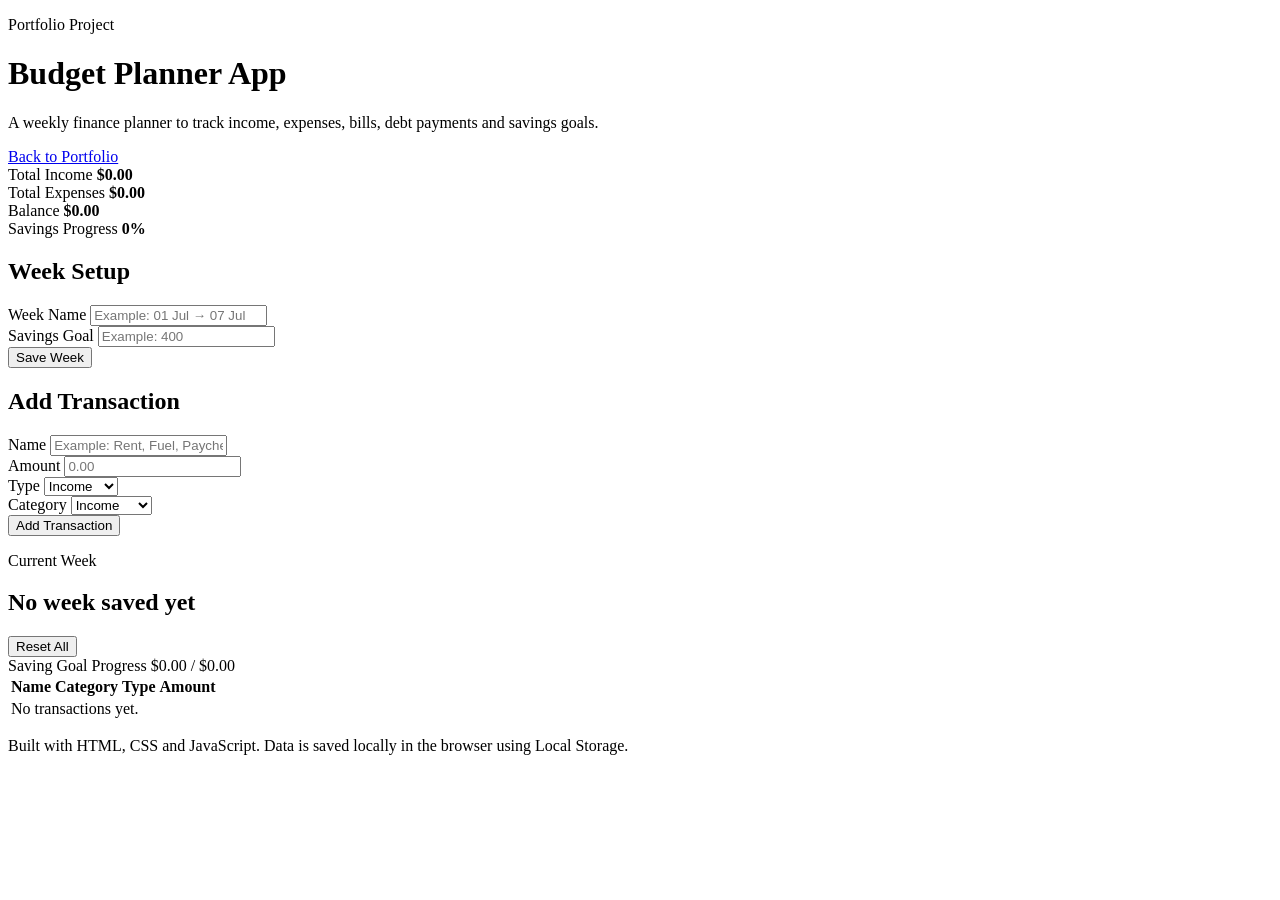
==== Budget-Planner-App/index.html @ 586152e3 "Add budget planner app" ====
<!DOCTYPE html>
<html lang="en">
<head>
  <meta charset="UTF-8" />
  <meta name="viewport" content="width=device-width, initial-scale=1.0" />

  <title>Budget Planner App | Fabio D'Anna</title>

  <link rel="stylesheet" href="style.css" />
</head>

<body>

  <header class="app-header">
    <div>
      <p class="eyebrow">Portfolio Project</p>
      <h1>Budget Planner App</h1>
      <p class="subtitle">
        A weekly finance planner to track income, expenses, bills, debt payments and savings goals.
      </p>
    </div>

    <a href="../project.html" class="back-link">Back to Portfolio</a>
  </header>

  <main class="app-shell">

    <!-- SUMMARY -->
    <section class="summary-grid">

      <article class="summary-card">
        <span>Total Income</span>
        <strong id="totalIncome">$0.00</strong>
      </article>

      <article class="summary-card">
        <span>Total Expenses</span>
        <strong id="totalExpenses">$0.00</strong>
      </article>

      <article class="summary-card">
        <span>Balance</span>
        <strong id="balance">$0.00</strong>
      </article>

      <article class="summary-card">
        <span>Savings Progress</span>
        <strong id="savingsProgress">0%</strong>
      </article>

    </section>

    <!-- INPUT AREA -->
    <section class="planner-grid">

      <!-- WEEK SETTINGS -->
      <article class="panel">
        <h2>Week Setup</h2>

        <div class="form-group">
          <label for="weekName">Week Name</label>
          <input type="text" id="weekName" placeholder="Example: 01 Jul → 07 Jul" />
        </div>

        <div class="form-group">
          <label for="savingGoal">Savings Goal</label>
          <input type="number" id="savingGoal" placeholder="Example: 400" />
        </div>

        <button id="saveWeekBtn" class="btn btn-primary">Save Week</button>
      </article>

      <!-- ADD TRANSACTION -->
      <article class="panel">
        <h2>Add Transaction</h2>

        <div class="form-group">
          <label for="transactionName">Name</label>
          <input type="text" id="transactionName" placeholder="Example: Rent, Fuel, Paycheck" />
        </div>

        <div class="form-row">
          <div class="form-group">
            <label for="transactionAmount">Amount</label>
            <input type="number" id="transactionAmount" placeholder="0.00" />
          </div>

          <div class="form-group">
            <label for="transactionType">Type</label>
            <select id="transactionType">
              <option value="income">Income</option>
              <option value="expense">Expense</option>
            </select>
          </div>
        </div>

        <div class="form-group">
          <label for="transactionCategory">Category</label>
          <select id="transactionCategory">
            <option value="Income">Income</option>
            <option value="Rent">Rent</option>
            <option value="Fuel">Fuel</option>
            <option value="Groceries">Groceries</option>
            <option value="Phone">Phone</option>
            <option value="Rego">Rego</option>
            <option value="Insurance">Insurance</option>
            <option value="Loan">Loan</option>
            <option value="Debt">Debt</option>
            <option value="Savings">Savings</option>
            <option value="Fun">Fun</option>
            <option value="Other">Other</option>
          </select>
        </div>

        <button id="addTransactionBtn" class="btn btn-primary">Add Transaction</button>
      </article>

    </section>

    <!-- CURRENT WEEK -->
    <section class="panel">
      <div class="section-title-row">
        <div>
          <p class="eyebrow">Current Week</p>
          <h2 id="currentWeekTitle">No week saved yet</h2>
        </div>

        <button id="resetBtn" class="btn btn-danger">Reset All</button>
      </div>

      <div class="progress-wrapper">
        <div class="progress-top">
          <span>Saving Goal Progress</span>
          <span id="savingGoalText">$0.00 / $0.00</span>
        </div>

        <div class="progress-bar">
          <div id="progressFill" class="progress-fill"></div>
        </div>
      </div>

      <div class="table-wrapper">
        <table>
          <thead>
            <tr>
              <th>Name</th>
              <th>Category</th>
              <th>Type</th>
              <th>Amount</th>
              <th></th>
            </tr>
          </thead>

          <tbody id="transactionTable">
            <tr>
              <td colspan="5" class="empty-row">No transactions yet.</td>
            </tr>
          </tbody>
        </table>
      </div>
    </section>

  </main>

  <footer class="app-footer">
    <p>
      Built with HTML, CSS and JavaScript. Data is saved locally in the browser using Local Storage.
    </p>
  </footer>

  <script src="app.js"></script>
</body>
</html>
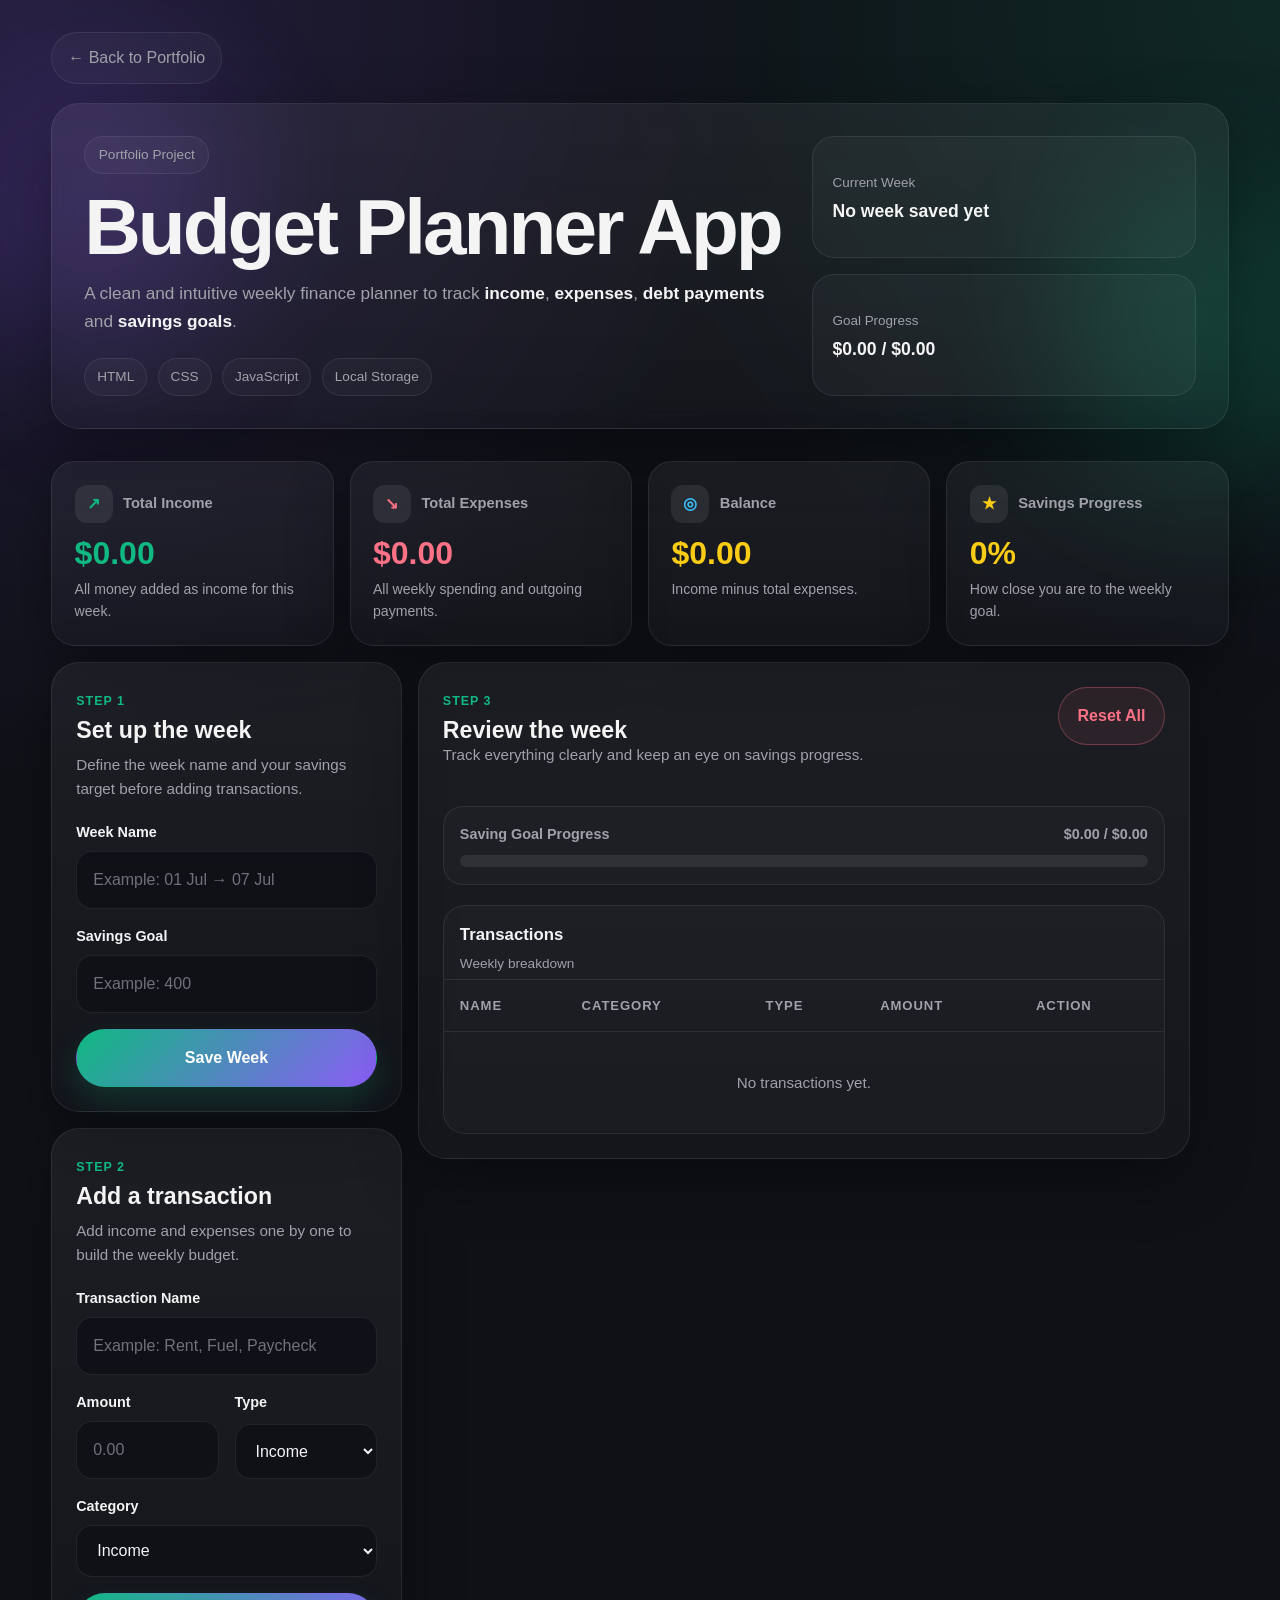
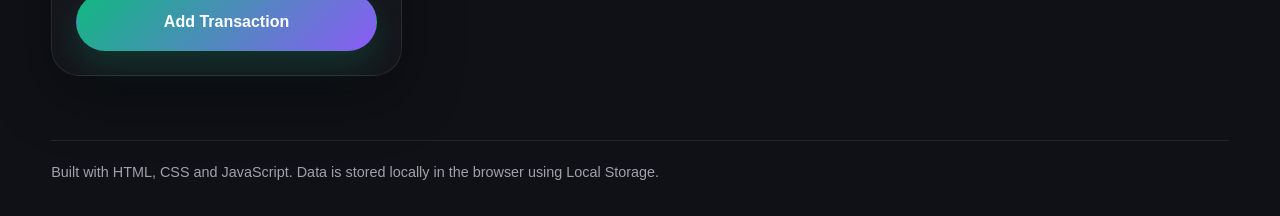
==== commit 35ad4e1b: "Fix budget planner CSS filename and redesign UI" ====
--- a/Budget-Planner-App/index.html
+++ b/Budget-Planner-App/index.html
@@ -5,169 +5,275 @@
   <meta name="viewport" content="width=device-width, initial-scale=1.0" />
 
   <title>Budget Planner App | Fabio D'Anna</title>
+  <meta
+    name="description"
+    content="Weekly finance planner demo built with HTML, CSS and JavaScript."
+  />
 
   <link rel="stylesheet" href="style.css" />
 </head>
 
 <body>
+  <div class="bg-orb orb-1"></div>
+  <div class="bg-orb orb-2"></div>
 
   <header class="app-header">
-    <div>
-      <p class="eyebrow">Portfolio Project</p>
-      <h1>Budget Planner App</h1>
-      <p class="subtitle">
-        A weekly finance planner to track income, expenses, bills, debt payments and savings goals.
+    <div class="header-inner">
+      <a href="../project.html" class="back-link">← Back to Portfolio</a>
+
+      <div class="hero-card">
+        <div class="hero-copy">
+          <span class="hero-badge">Portfolio Project</span>
+          <h1>Budget Planner App</h1>
+          <p class="hero-text">
+            A clean and intuitive weekly finance planner to track
+            <strong>income</strong>, <strong>expenses</strong>,
+            <strong>debt payments</strong> and <strong>savings goals</strong>.
+          </p>
+
+          <div class="hero-tags">
+            <span class="hero-tag">HTML</span>
+            <span class="hero-tag">CSS</span>
+            <span class="hero-tag">JavaScript</span>
+            <span class="hero-tag">Local Storage</span>
+          </div>
+        </div>
+
+        <div class="hero-side">
+          <div class="mini-panel">
+            <span class="mini-label">Current Week</span>
+            <strong id="currentWeekTitle">No week saved yet</strong>
+          </div>
+
+          <div class="mini-panel">
+            <span class="mini-label">Goal Progress</span>
+            <strong id="savingGoalText">$0.00 / $0.00</strong>
+          </div>
+        </div>
+      </div>
+    </div>
+  </header>
+
+  <main class="app-main">
+    <section class="stats-grid">
+      <article class="stat-card income-card">
+        <div class="stat-top">
+          <span class="stat-icon">↗</span>
+          <span class="stat-label">Total Income</span>
+        </div>
+        <strong id="totalIncome" class="stat-value">$0.00</strong>
+        <p class="stat-note">All money added as income for this week.</p>
+      </article>
+
+      <article class="stat-card expense-card">
+        <div class="stat-top">
+          <span class="stat-icon">↘</span>
+          <span class="stat-label">Total Expenses</span>
+        </div>
+        <strong id="totalExpenses" class="stat-value">$0.00</strong>
+        <p class="stat-note">All weekly spending and outgoing payments.</p>
+      </article>
+
+      <article class="stat-card balance-card">
+        <div class="stat-top">
+          <span class="stat-icon">◎</span>
+          <span class="stat-label">Balance</span>
+        </div>
+        <strong id="balance" class="stat-value">$0.00</strong>
+        <p class="stat-note">Income minus total expenses.</p>
+      </article>
+
+      <article class="stat-card progress-card">
+        <div class="stat-top">
+          <span class="stat-icon">★</span>
+          <span class="stat-label">Savings Progress</span>
+        </div>
+        <strong id="savingsProgress" class="stat-value">0%</strong>
+        <p class="stat-note">How close you are to the weekly goal.</p>
+      </article>
+    </section>
+
+    <section class="dashboard-grid">
+      <div class="left-column">
+        <article class="panel">
+          <div class="panel-head">
+            <div>
+              <span class="panel-kicker">Step 1</span>
+              <h2>Set up the week</h2>
+            </div>
+          </div>
+
+          <p class="panel-description">
+            Define the week name and your savings target before adding transactions.
+          </p>
+
+          <div class="form-group">
+            <label for="weekName">Week Name</label>
+            <input
+              type="text"
+              id="weekName"
+              placeholder="Example: 01 Jul → 07 Jul"
+            />
+          </div>
+
+          <div class="form-group">
+            <label for="savingGoal">Savings Goal</label>
+            <input
+              type="number"
+              id="savingGoal"
+              placeholder="Example: 400"
+            />
+          </div>
+
+          <button id="saveWeekBtn" class="btn btn-primary">Save Week</button>
+        </article>
+
+        <article class="panel">
+          <div class="panel-head">
+            <div>
+              <span class="panel-kicker">Step 2</span>
+              <h2>Add a transaction</h2>
+            </div>
+          </div>
+
+          <p class="panel-description">
+            Add income and expenses one by one to build the weekly budget.
+          </p>
+
+          <div class="form-group">
+            <label for="transactionName">Transaction Name</label>
+            <input
+              type="text"
+              id="transactionName"
+              placeholder="Example: Rent, Fuel, Paycheck"
+            />
+          </div>
+
+          <div class="form-row">
+            <div class="form-group">
+              <label for="transactionAmount">Amount</label>
+              <input
+                type="number"
+                id="transactionAmount"
+                placeholder="0.00"
+              />
+            </div>
+
+            <div class="form-group">
+              <label for="transactionType">Type</label>
+              <select id="transactionType">
+                <option value="income">Income</option>
+                <option value="expense">Expense</option>
+              </select>
+            </div>
+          </div>
+
+          <div class="form-group">
+            <label for="transactionCategory">Category</label>
+            <select id="transactionCategory">
+              <option value="Income">Income</option>
+              <option value="Rent">Rent</option>
+              <option value="Fuel">Fuel</option>
+              <option value="Groceries">Groceries</option>
+              <option value="Phone">Phone</option>
+              <option value="Rego">Rego</option>
+              <option value="Insurance">Insurance</option>
+              <option value="Loan">Loan</option>
+              <option value="Debt">Debt</option>
+              <option value="Savings">Savings</option>
+              <option value="Fun">Fun</option>
+              <option value="Other">Other</option>
+            </select>
+          </div>
+
+          <button id="addTransactionBtn" class="btn btn-primary">
+            Add Transaction
+          </button>
+        </article>
+      </div>
+
+      <div class="right-column">
+        <article class="panel transactions-panel">
+          <div class="transactions-top">
+            <div>
+              <span class="panel-kicker">Step 3</span>
+              <h2>Review the week</h2>
+              <p class="panel-description">
+                Track everything clearly and keep an eye on savings progress.
+              </p>
+            </div>
+
+            <button id="resetBtn" class="btn btn-danger">Reset All</button>
+          </div>
+
+          <div class="progress-card-box">
+            <div class="progress-top">
+              <span>Saving Goal Progress</span>
+              <span id="savingGoalTextSecondary">$0.00 / $0.00</span>
+            </div>
+
+            <div class="progress-bar">
+              <div id="progressFill" class="progress-fill"></div>
+            </div>
+          </div>
+
+          <div class="table-card">
+            <div class="table-header">
+              <h3>Transactions</h3>
+              <span class="table-subtitle">Weekly breakdown</span>
+            </div>
+
+            <div class="table-wrapper">
+              <table>
+                <thead>
+                  <tr>
+                    <th>Name</th>
+                    <th>Category</th>
+                    <th>Type</th>
+                    <th>Amount</th>
+                    <th>Action</th>
+                  </tr>
+                </thead>
+
+                <tbody id="transactionTable">
+                  <tr>
+                    <td colspan="5" class="empty-row">
+                      No transactions yet.
+                    </td>
+                  </tr>
+                </tbody>
+              </table>
+            </div>
+          </div>
+        </article>
+      </div>
+    </section>
+  </main>
+
+  <footer class="app-footer">
+    <div class="footer-inner">
+      <p>
+        Built with HTML, CSS and JavaScript.
+        Data is stored locally in the browser using Local Storage.
       </p>
     </div>
-
-    <a href="../project.html" class="back-link">Back to Portfolio</a>
-  </header>
-
-  <main class="app-shell">
-
-    <!-- SUMMARY -->
-    <section class="summary-grid">
-
-      <article class="summary-card">
-        <span>Total Income</span>
-        <strong id="totalIncome">$0.00</strong>
-      </article>
-
-      <article class="summary-card">
-        <span>Total Expenses</span>
-        <strong id="totalExpenses">$0.00</strong>
-      </article>
-
-      <article class="summary-card">
-        <span>Balance</span>
-        <strong id="balance">$0.00</strong>
-      </article>
-
-      <article class="summary-card">
-        <span>Savings Progress</span>
-        <strong id="savingsProgress">0%</strong>
-      </article>
-
-    </section>
-
-    <!-- INPUT AREA -->
-    <section class="planner-grid">
-
-      <!-- WEEK SETTINGS -->
-      <article class="panel">
-        <h2>Week Setup</h2>
-
-        <div class="form-group">
-          <label for="weekName">Week Name</label>
-          <input type="text" id="weekName" placeholder="Example: 01 Jul → 07 Jul" />
-        </div>
-
-        <div class="form-group">
-          <label for="savingGoal">Savings Goal</label>
-          <input type="number" id="savingGoal" placeholder="Example: 400" />
-        </div>
-
-        <button id="saveWeekBtn" class="btn btn-primary">Save Week</button>
-      </article>
-
-      <!-- ADD TRANSACTION -->
-      <article class="panel">
-        <h2>Add Transaction</h2>
-
-        <div class="form-group">
-          <label for="transactionName">Name</label>
-          <input type="text" id="transactionName" placeholder="Example: Rent, Fuel, Paycheck" />
-        </div>
-
-        <div class="form-row">
-          <div class="form-group">
-            <label for="transactionAmount">Amount</label>
-            <input type="number" id="transactionAmount" placeholder="0.00" />
-          </div>
-
-          <div class="form-group">
-            <label for="transactionType">Type</label>
-            <select id="transactionType">
-              <option value="income">Income</option>
-              <option value="expense">Expense</option>
-            </select>
-          </div>
-        </div>
-
-        <div class="form-group">
-          <label for="transactionCategory">Category</label>
-          <select id="transactionCategory">
-            <option value="Income">Income</option>
-            <option value="Rent">Rent</option>
-            <option value="Fuel">Fuel</option>
-            <option value="Groceries">Groceries</option>
-            <option value="Phone">Phone</option>
-            <option value="Rego">Rego</option>
-            <option value="Insurance">Insurance</option>
-            <option value="Loan">Loan</option>
-            <option value="Debt">Debt</option>
-            <option value="Savings">Savings</option>
-            <option value="Fun">Fun</option>
-            <option value="Other">Other</option>
-          </select>
-        </div>
-
-        <button id="addTransactionBtn" class="btn btn-primary">Add Transaction</button>
-      </article>
-
-    </section>
-
-    <!-- CURRENT WEEK -->
-    <section class="panel">
-      <div class="section-title-row">
-        <div>
-          <p class="eyebrow">Current Week</p>
-          <h2 id="currentWeekTitle">No week saved yet</h2>
-        </div>
-
-        <button id="resetBtn" class="btn btn-danger">Reset All</button>
-      </div>
-
-      <div class="progress-wrapper">
-        <div class="progress-top">
-          <span>Saving Goal Progress</span>
-          <span id="savingGoalText">$0.00 / $0.00</span>
-        </div>
-
-        <div class="progress-bar">
-          <div id="progressFill" class="progress-fill"></div>
-        </div>
-      </div>
-
-      <div class="table-wrapper">
-        <table>
-          <thead>
-            <tr>
-              <th>Name</th>
-              <th>Category</th>
-              <th>Type</th>
-              <th>Amount</th>
-              <th></th>
-            </tr>
-          </thead>
-
-          <tbody id="transactionTable">
-            <tr>
-              <td colspan="5" class="empty-row">No transactions yet.</td>
-            </tr>
-          </tbody>
-        </table>
-      </div>
-    </section>
-
-  </main>
-
-  <footer class="app-footer">
-    <p>
-      Built with HTML, CSS and JavaScript. Data is saved locally in the browser using Local Storage.
-    </p>
   </footer>
 
   <script src="app.js"></script>
+  <script>
+    const savingGoalText = document.getElementById("savingGoalText");
+    const savingGoalTextSecondary = document.getElementById("savingGoalTextSecondary");
+
+    const mirrorObserver = new MutationObserver(() => {
+      if (savingGoalText && savingGoalTextSecondary) {
+        savingGoalTextSecondary.textContent = savingGoalText.textContent;
+      }
+    });
+
+    if (savingGoalText && savingGoalTextSecondary) {
+      savingGoalTextSecondary.textContent = savingGoalText.textContent;
+      mirrorObserver.observe(savingGoalText, { childList: true, subtree: true });
+    }
+  </script>
 </body>
 </html>
--- a/Budget-Planner-App/style.css
+++ b/Budget-Planner-App/style.css
@@ -0,0 +1,611 @@
+:root {
+  --bg: #0f1117;
+  --bg-soft: #171a23;
+  --card: rgba(255, 255, 255, 0.05);
+  --card-strong: #1f2330;
+  --text: #f4f4f5;
+  --muted: #a1a1aa;
+  --emerald: #10b981;
+  --violet: #8b5cf6;
+  --red: #fb7185;
+  --yellow: #facc15;
+  --blue: #38bdf8;
+  --border: rgba(255, 255, 255, 0.08);
+  --shadow: 0 20px 60px rgba(0, 0, 0, 0.35);
+  --radius-lg: 28px;
+  --radius-md: 20px;
+  --radius-sm: 14px;
+}
+
+* {
+  margin: 0;
+  padding: 0;
+  box-sizing: border-box;
+}
+
+html {
+  scroll-behavior: smooth;
+}
+
+body {
+  font-family: Arial, Helvetica, sans-serif;
+  background:
+    radial-gradient(circle at top left, rgba(139, 92, 246, 0.18), transparent 35%),
+    radial-gradient(circle at top right, rgba(16, 185, 129, 0.14), transparent 30%),
+    var(--bg);
+  color: var(--text);
+  line-height: 1.6;
+  min-height: 100vh;
+  position: relative;
+  overflow-x: hidden;
+}
+
+a {
+  color: inherit;
+  text-decoration: none;
+}
+
+button,
+input,
+select {
+  font: inherit;
+}
+
+.bg-orb {
+  position: fixed;
+  width: 300px;
+  height: 300px;
+  border-radius: 50%;
+  filter: blur(70px);
+  opacity: 0.18;
+  pointer-events: none;
+  z-index: 0;
+}
+
+.orb-1 {
+  background: var(--violet);
+  top: 60px;
+  left: -60px;
+}
+
+.orb-2 {
+  background: var(--emerald);
+  right: -80px;
+  top: 180px;
+}
+
+.app-header,
+.app-main,
+.app-footer {
+  position: relative;
+  z-index: 1;
+}
+
+.header-inner,
+.app-main,
+.footer-inner {
+  width: min(1180px, 92%);
+  margin: 0 auto;
+}
+
+.app-header {
+  padding: 2rem 0 1rem;
+}
+
+.back-link {
+  display: inline-flex;
+  align-items: center;
+  gap: 0.4rem;
+  margin-bottom: 1.2rem;
+  color: var(--muted);
+  border: 1px solid var(--border);
+  padding: 0.75rem 1rem;
+  border-radius: 999px;
+  transition: 0.2s ease;
+  background: rgba(255, 255, 255, 0.03);
+}
+
+.back-link:hover {
+  color: var(--emerald);
+  border-color: rgba(16, 185, 129, 0.4);
+}
+
+.hero-card {
+  display: grid;
+  grid-template-columns: 1.3fr 0.7fr;
+  gap: 1rem;
+  padding: 2rem;
+  border-radius: var(--radius-lg);
+  background:
+    linear-gradient(180deg, rgba(255, 255, 255, 0.06), rgba(255, 255, 255, 0.025));
+  border: 1px solid var(--border);
+  box-shadow: var(--shadow);
+  backdrop-filter: blur(10px);
+}
+
+.hero-badge {
+  display: inline-flex;
+  align-items: center;
+  gap: 0.5rem;
+  color: var(--muted);
+  border: 1px solid var(--border);
+  background: rgba(255, 255, 255, 0.03);
+  border-radius: 999px;
+  padding: 0.45rem 0.85rem;
+  font-size: 0.85rem;
+  margin-bottom: 1rem;
+}
+
+h1 {
+  font-size: clamp(2.6rem, 7vw, 4.9rem);
+  line-height: 0.95;
+  letter-spacing: -3px;
+  margin-bottom: 1rem;
+}
+
+.hero-text {
+  color: var(--muted);
+  font-size: 1.08rem;
+  max-width: 760px;
+  margin-bottom: 1.4rem;
+}
+
+.hero-text strong {
+  color: var(--text);
+}
+
+.hero-tags {
+  display: flex;
+  flex-wrap: wrap;
+  gap: 0.65rem;
+}
+
+.hero-tag {
+  padding: 0.45rem 0.75rem;
+  border-radius: 999px;
+  border: 1px solid var(--border);
+  background: rgba(255, 255, 255, 0.03);
+  color: var(--muted);
+  font-size: 0.85rem;
+}
+
+.hero-side {
+  display: grid;
+  gap: 1rem;
+}
+
+.mini-panel {
+  padding: 1.2rem;
+  border-radius: 22px;
+  background: rgba(255, 255, 255, 0.035);
+  border: 1px solid var(--border);
+  min-height: 110px;
+  display: flex;
+  flex-direction: column;
+  justify-content: center;
+}
+
+.mini-label {
+  color: var(--muted);
+  font-size: 0.84rem;
+  margin-bottom: 0.45rem;
+}
+
+.mini-panel strong {
+  font-size: 1.1rem;
+  line-height: 1.2;
+}
+
+.app-main {
+  padding: 1rem 0 4rem;
+  display: grid;
+  gap: 1rem;
+}
+
+.stats-grid {
+  display: grid;
+  grid-template-columns: repeat(4, 1fr);
+  gap: 1rem;
+}
+
+.stat-card {
+  border-radius: 24px;
+  padding: 1.4rem;
+  border: 1px solid var(--border);
+  box-shadow: var(--shadow);
+  background:
+    linear-gradient(180deg, rgba(255, 255, 255, 0.05), rgba(255, 255, 255, 0.025));
+  transition: 0.2s ease;
+}
+
+.stat-card:hover,
+.panel:hover {
+  transform: translateY(-3px);
+}
+
+.stat-top {
+  display: flex;
+  align-items: center;
+  gap: 0.65rem;
+  margin-bottom: 0.9rem;
+}
+
+.stat-icon {
+  width: 38px;
+  height: 38px;
+  border-radius: 12px;
+  display: grid;
+  place-items: center;
+  font-weight: 900;
+  font-size: 1rem;
+  background: rgba(255, 255, 255, 0.08);
+}
+
+.stat-label {
+  color: var(--muted);
+  font-size: 0.92rem;
+  font-weight: 700;
+}
+
+.stat-value {
+  display: block;
+  font-size: 2rem;
+  line-height: 1;
+  margin-bottom: 0.55rem;
+}
+
+.stat-note {
+  color: var(--muted);
+  font-size: 0.88rem;
+}
+
+.income-card .stat-icon,
+.income-card .stat-value {
+  color: var(--emerald);
+}
+
+.expense-card .stat-icon,
+.expense-card .stat-value {
+  color: var(--red);
+}
+
+.balance-card .stat-icon {
+  color: var(--blue);
+}
+
+.progress-card .stat-icon,
+.progress-card .stat-value {
+  color: var(--yellow);
+}
+
+.dashboard-grid {
+  display: grid;
+  grid-template-columns: 0.9fr 1.1fr;
+  gap: 1rem;
+  align-items: start;
+}
+
+.left-column,
+.right-column {
+  display: grid;
+  gap: 1rem;
+}
+
+.panel {
+  padding: 1.5rem;
+  border-radius: var(--radius-lg);
+  background:
+    linear-gradient(180deg, rgba(255, 255, 255, 0.055), rgba(255, 255, 255, 0.025));
+  border: 1px solid var(--border);
+  box-shadow: var(--shadow);
+  transition: 0.2s ease;
+}
+
+.panel-head {
+  display: flex;
+  justify-content: space-between;
+  align-items: center;
+  gap: 1rem;
+  margin-bottom: 0.6rem;
+}
+
+.panel-kicker {
+  display: inline-block;
+  color: var(--emerald);
+  font-size: 0.78rem;
+  text-transform: uppercase;
+  letter-spacing: 0.08em;
+  font-weight: 800;
+  margin-bottom: 0.35rem;
+}
+
+.panel h2 {
+  font-size: 1.45rem;
+  line-height: 1.1;
+}
+
+.panel-description {
+  color: var(--muted);
+  font-size: 0.95rem;
+  margin-bottom: 1.2rem;
+}
+
+.form-group {
+  display: grid;
+  gap: 0.45rem;
+  margin-bottom: 1rem;
+}
+
+.form-row {
+  display: grid;
+  grid-template-columns: 1fr 1fr;
+  gap: 1rem;
+}
+
+label {
+  font-size: 0.9rem;
+  font-weight: 800;
+  color: var(--text);
+}
+
+input,
+select {
+  width: 100%;
+  border: 1px solid var(--border);
+  background: rgba(15, 17, 23, 0.82);
+  color: var(--text);
+  border-radius: 16px;
+  padding: 0.95rem 1rem;
+  outline: none;
+  transition: 0.2s ease;
+}
+
+input::placeholder {
+  color: #71717a;
+}
+
+input:focus,
+select:focus {
+  border-color: var(--emerald);
+  box-shadow: 0 0 0 4px rgba(16, 185, 129, 0.1);
+}
+
+.btn {
+  display: inline-flex;
+  justify-content: center;
+  align-items: center;
+  border: 1px solid transparent;
+  border-radius: 999px;
+  padding: 0.95rem 1.15rem;
+  font-weight: 800;
+  cursor: pointer;
+  transition: 0.2s ease;
+}
+
+.btn:hover {
+  transform: translateY(-2px);
+}
+
+.btn-primary {
+  width: 100%;
+  color: white;
+  background: linear-gradient(135deg, var(--emerald), var(--violet));
+  box-shadow: 0 14px 30px rgba(16, 185, 129, 0.18);
+}
+
+.btn-danger {
+  color: var(--red);
+  border-color: rgba(251, 113, 133, 0.32);
+  background: rgba(251, 113, 133, 0.08);
+  white-space: nowrap;
+}
+
+.transactions-panel {
+  min-height: 100%;
+}
+
+.transactions-top {
+  display: flex;
+  justify-content: space-between;
+  align-items: flex-start;
+  gap: 1rem;
+  margin-bottom: 1.2rem;
+}
+
+.progress-card-box {
+  padding: 1rem 1rem 1.1rem;
+  border-radius: 20px;
+  border: 1px solid var(--border);
+  background: rgba(255, 255, 255, 0.025);
+  margin-bottom: 1.2rem;
+}
+
+.progress-top {
+  display: flex;
+  justify-content: space-between;
+  gap: 1rem;
+  color: var(--muted);
+  font-size: 0.9rem;
+  font-weight: 800;
+  margin-bottom: 0.55rem;
+}
+
+.progress-bar {
+  height: 12px;
+  border-radius: 999px;
+  overflow: hidden;
+  background: rgba(255, 255, 255, 0.08);
+}
+
+.progress-fill {
+  height: 100%;
+  width: 0%;
+  border-radius: 999px;
+  background: linear-gradient(135deg, var(--emerald), var(--violet));
+  transition: width 0.3s ease;
+}
+
+.table-card {
+  border-radius: 22px;
+  border: 1px solid var(--border);
+  background: rgba(255, 255, 255, 0.025);
+  overflow: hidden;
+}
+
+.table-header {
+  padding: 1rem 1rem 0.2rem;
+}
+
+.table-header h3 {
+  font-size: 1.05rem;
+  margin-bottom: 0.1rem;
+}
+
+.table-subtitle {
+  color: var(--muted);
+  font-size: 0.85rem;
+}
+
+.table-wrapper {
+  overflow-x: auto;
+}
+
+table {
+  width: 100%;
+  border-collapse: collapse;
+  min-width: 720px;
+}
+
+th,
+td {
+  text-align: left;
+  padding: 0.95rem 1rem;
+  border-top: 1px solid var(--border);
+}
+
+th {
+  color: var(--muted);
+  font-size: 0.82rem;
+  text-transform: uppercase;
+  letter-spacing: 0.07em;
+}
+
+td {
+  color: var(--text);
+  font-size: 0.95rem;
+}
+
+.type-income,
+.amount-income {
+  color: var(--emerald);
+  font-weight: 800;
+}
+
+.type-expense,
+.amount-expense {
+  color: var(--red);
+  font-weight: 800;
+}
+
+.delete-btn {
+  border: 1px solid rgba(251, 113, 133, 0.32);
+  background: rgba(251, 113, 133, 0.08);
+  color: var(--red);
+  border-radius: 999px;
+  padding: 0.48rem 0.8rem;
+  cursor: pointer;
+  font-weight: 800;
+  transition: 0.2s ease;
+}
+
+.delete-btn:hover {
+  transform: translateY(-1px);
+}
+
+.empty-row {
+  color: var(--muted);
+  text-align: center;
+  padding: 2.4rem 1rem;
+}
+
+.app-footer {
+  padding: 0 0 2rem;
+}
+
+.footer-inner {
+  border-top: 1px solid var(--border);
+  padding-top: 1.3rem;
+}
+
+.app-footer p {
+  color: var(--muted);
+  font-size: 0.9rem;
+}
+
+.positive {
+  color: var(--emerald) !important;
+}
+
+.negative {
+  color: var(--red) !important;
+}
+
+.warning {
+  color: var(--yellow) !important;
+}
+
+@media (max-width: 1080px) {
+  .stats-grid {
+    grid-template-columns: repeat(2, 1fr);
+  }
+
+  .dashboard-grid {
+    grid-template-columns: 1fr;
+  }
+}
+
+@media (max-width: 900px) {
+  .hero-card {
+    grid-template-columns: 1fr;
+  }
+
+  .hero-side {
+    grid-template-columns: 1fr 1fr;
+  }
+}
+
+@media (max-width: 640px) {
+  h1 {
+    letter-spacing: -2px;
+  }
+
+  .stats-grid {
+    grid-template-columns: 1fr;
+  }
+
+  .hero-side {
+    grid-template-columns: 1fr;
+  }
+
+  .form-row {
+    grid-template-columns: 1fr;
+  }
+
+  .transactions-top {
+    flex-direction: column;
+  }
+
+  .btn-danger {
+    width: 100%;
+  }
+
+  .panel,
+  .hero-card {
+    padding: 1.2rem;
+  }
+
+  .progress-top {
+    flex-direction: column;
+    gap: 0.3rem;
+  }
+}
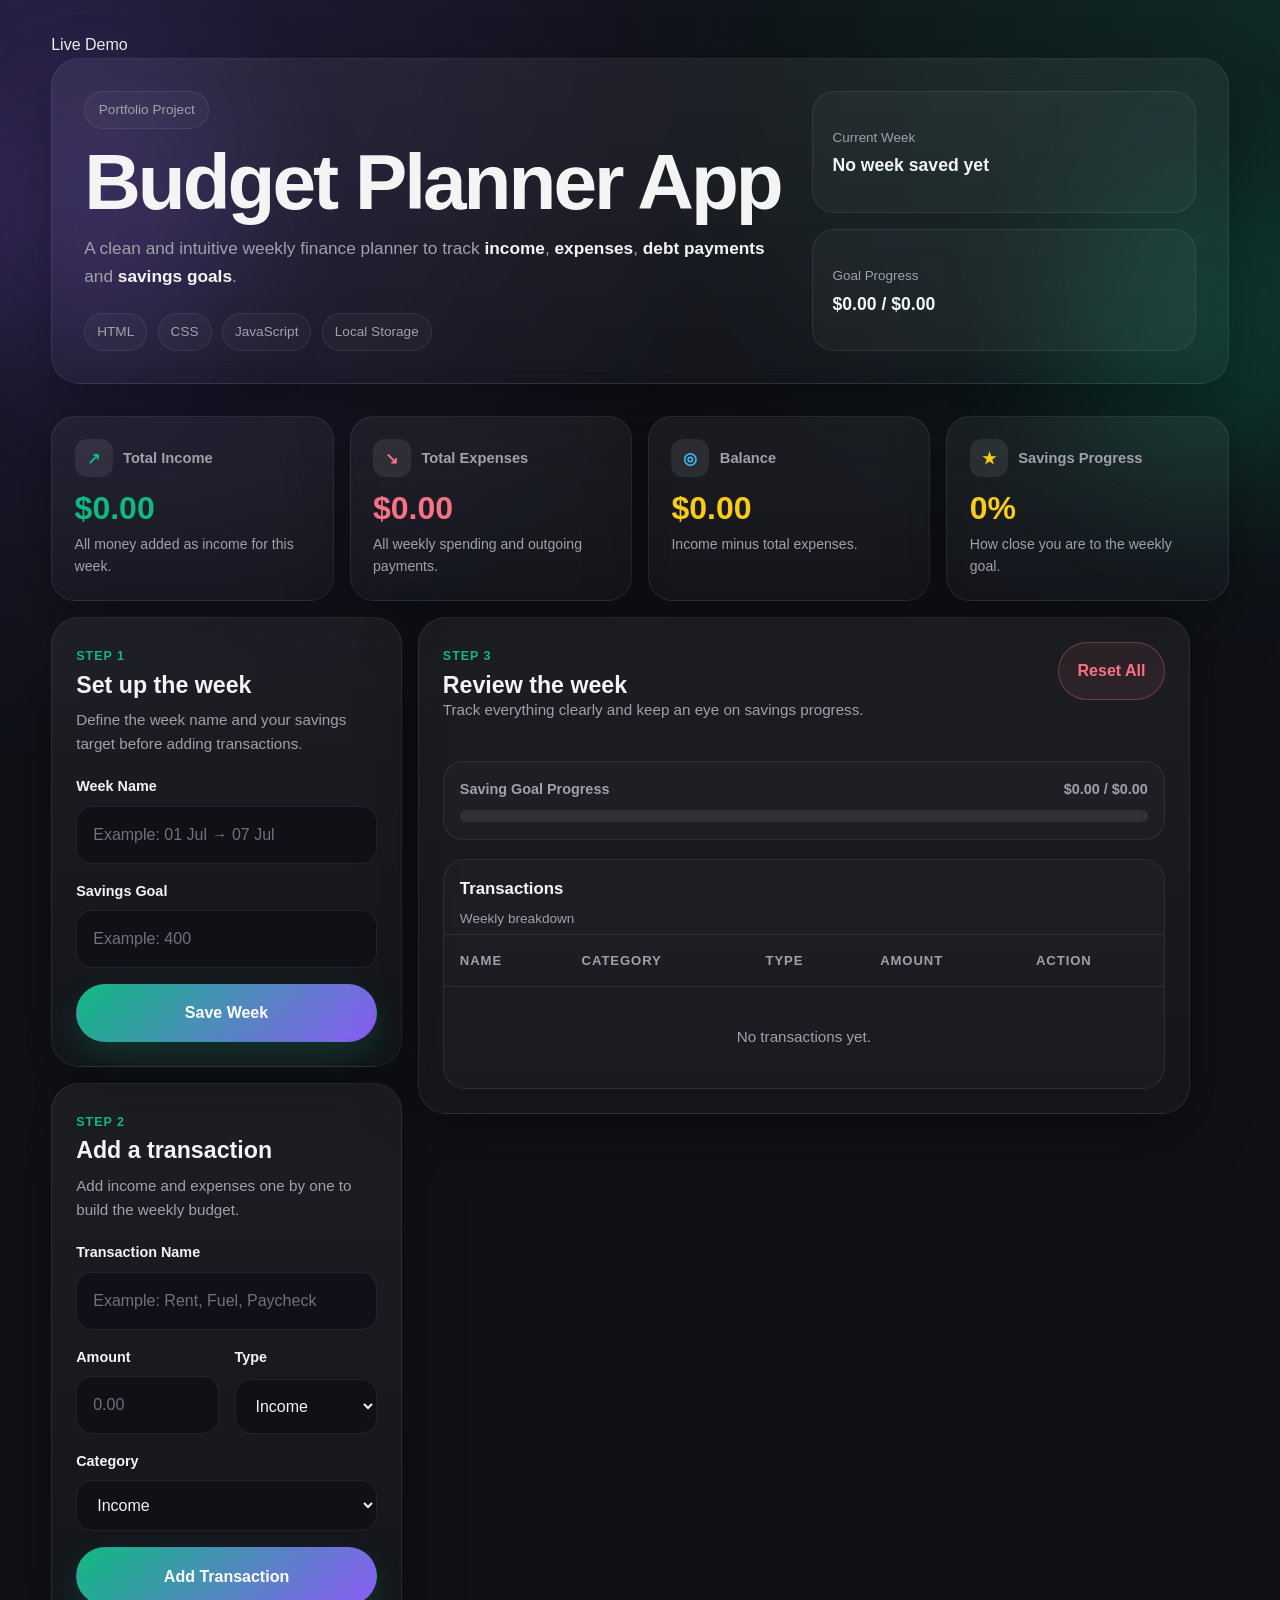
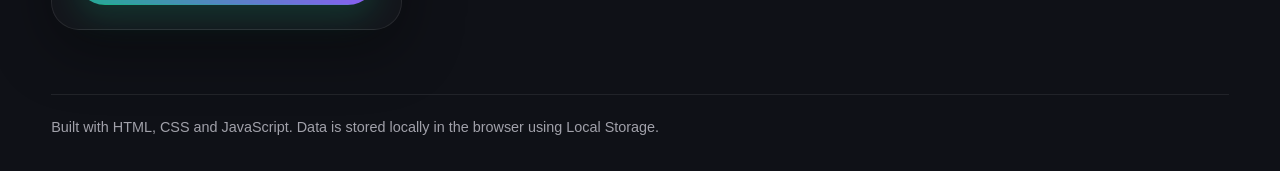
==== commit fea66d56: "Fix project demo links" ====
--- a/Budget-Planner-App/index.html
+++ b/Budget-Planner-App/index.html
@@ -19,7 +19,7 @@
 
   <header class="app-header">
     <div class="header-inner">
-      <a href="../project.html" class="back-link">← Back to Portfolio</a>
+      <a href="Budget-Planner-App/" class="project-link primary">Live Demo</a>
 
       <div class="hero-card">
         <div class="hero-copy">
